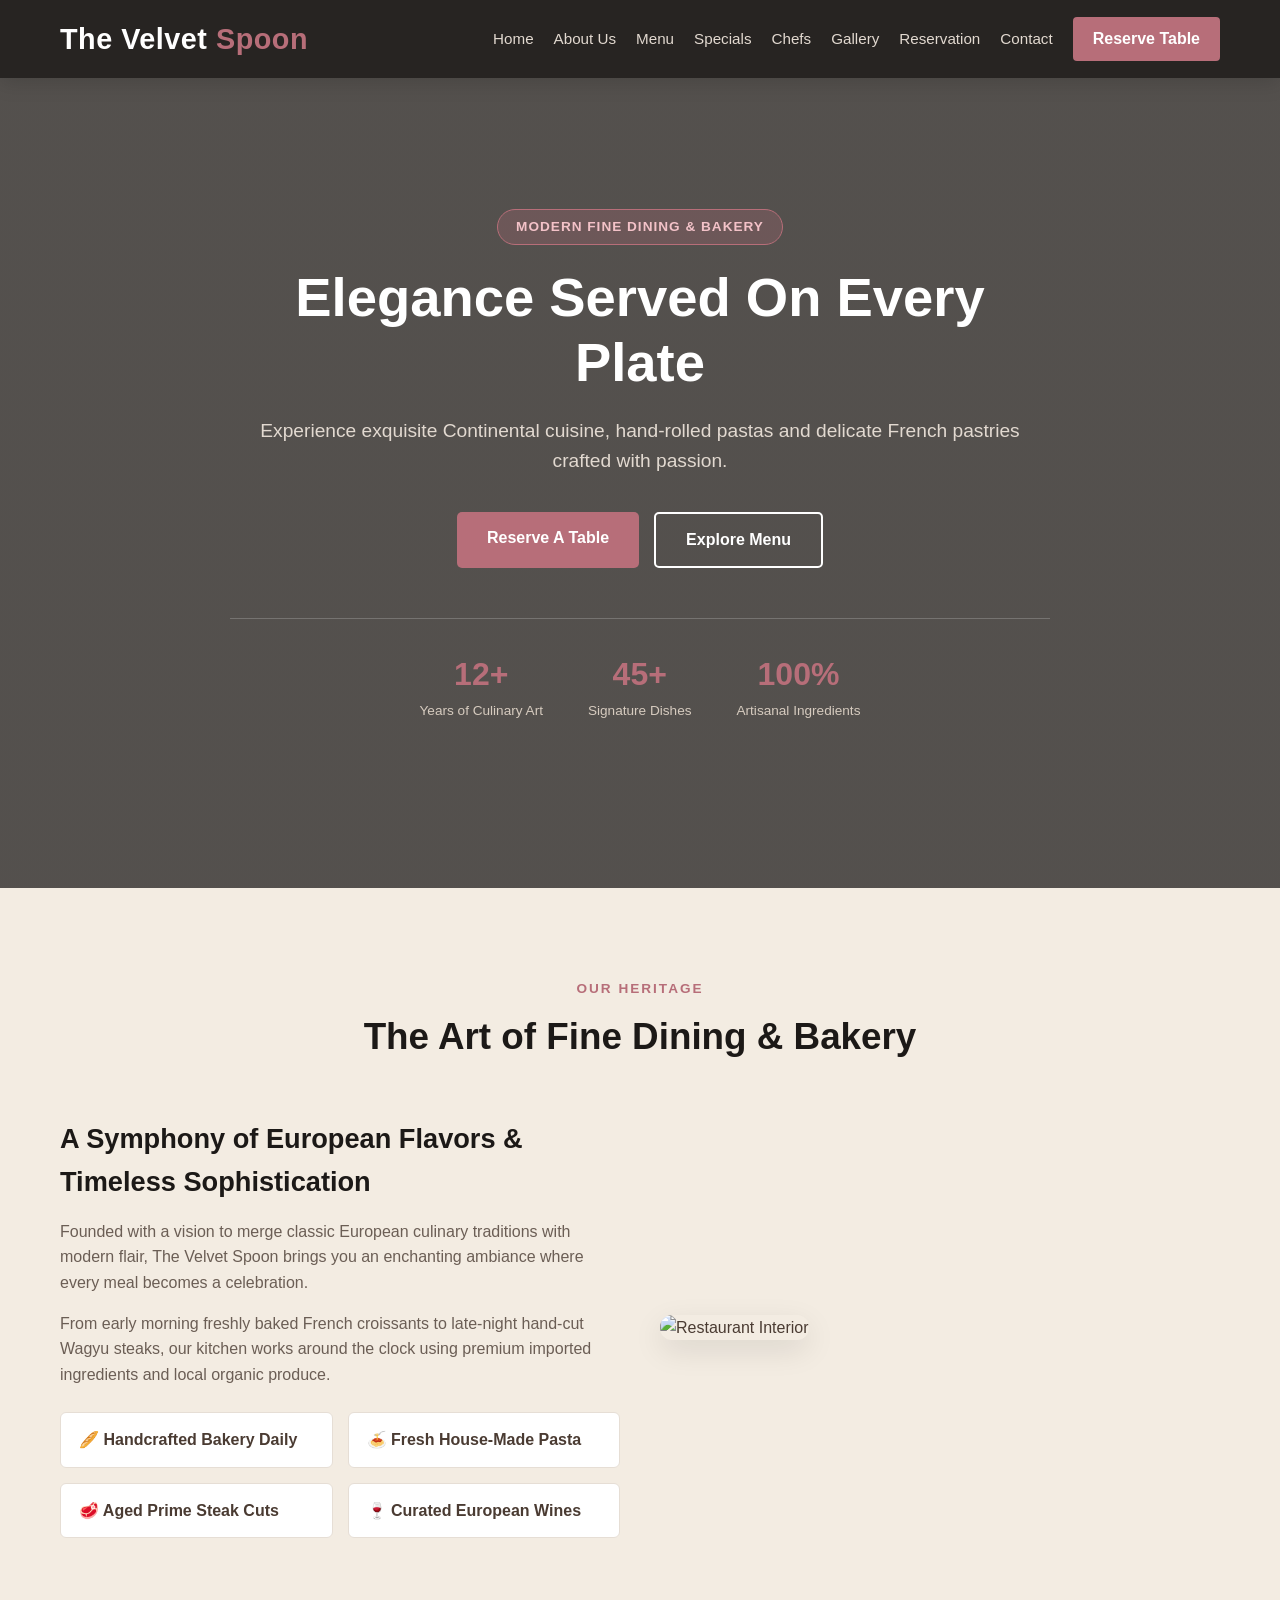
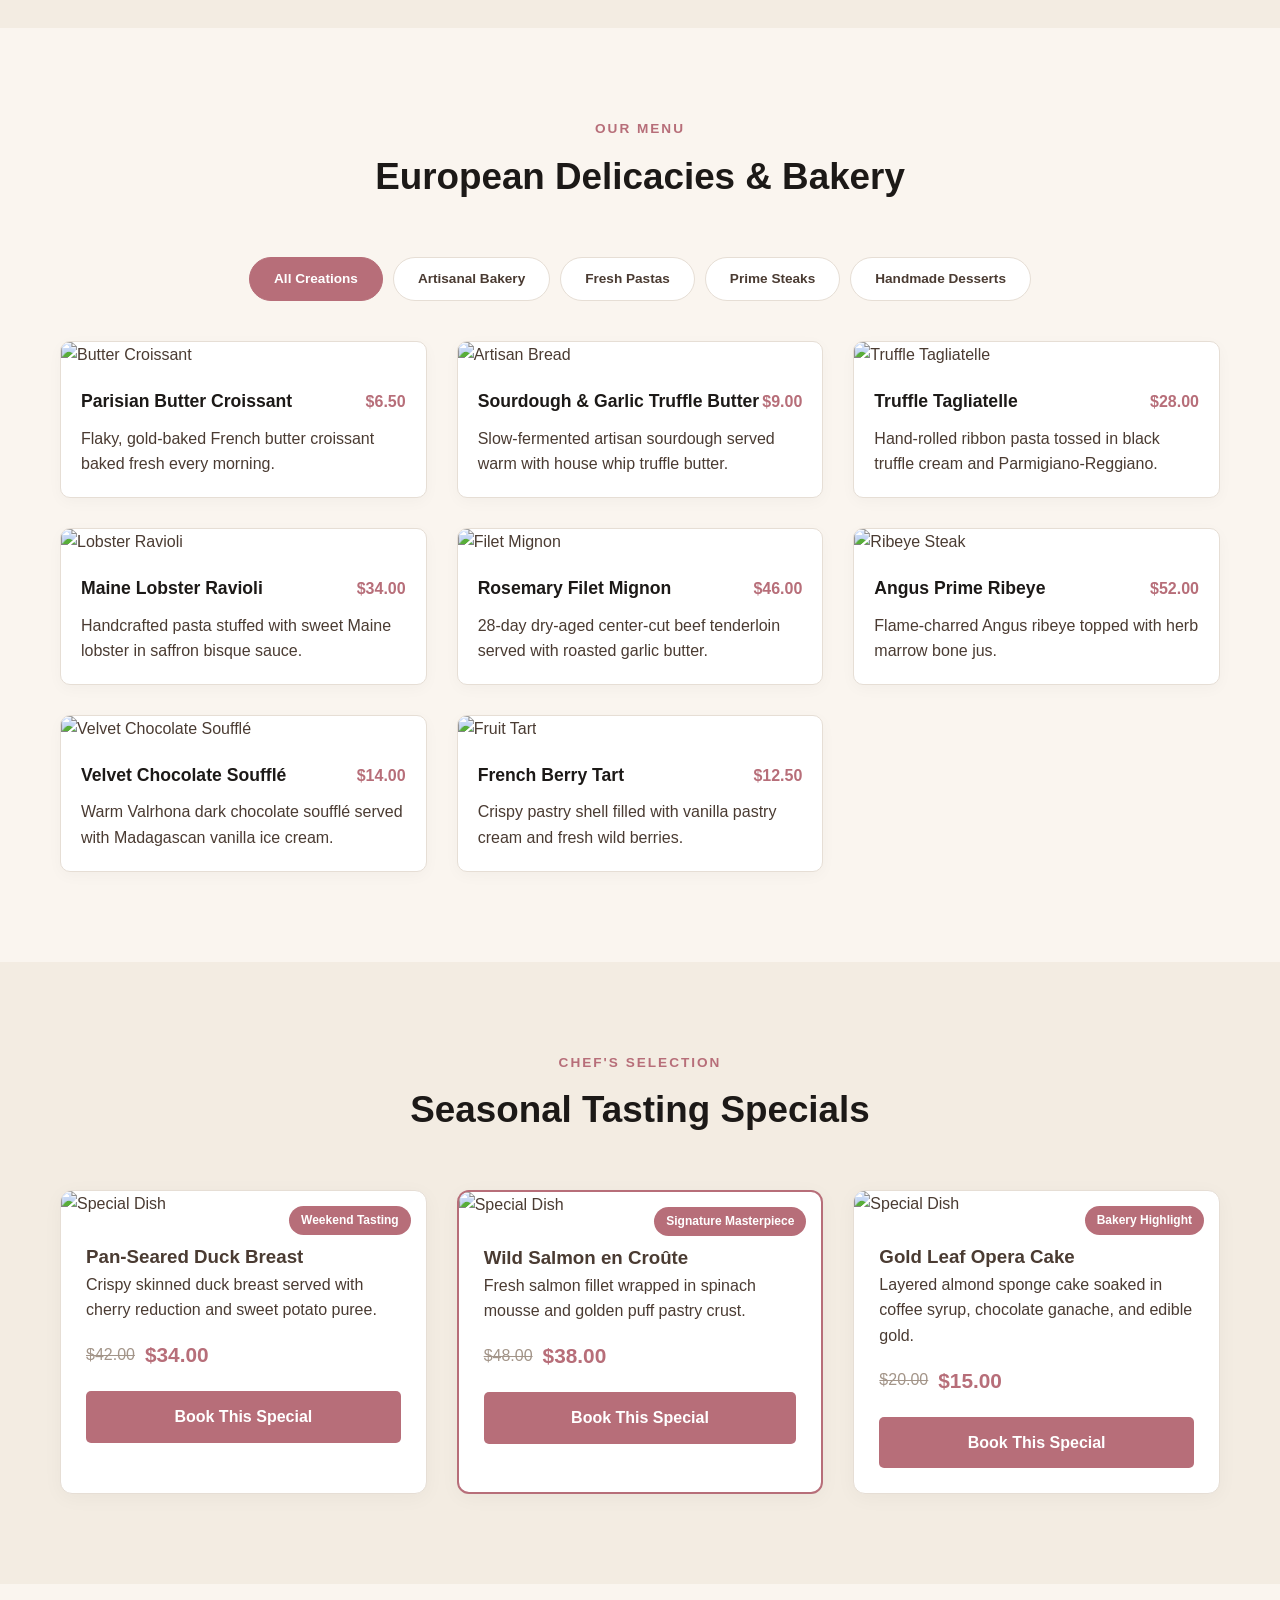
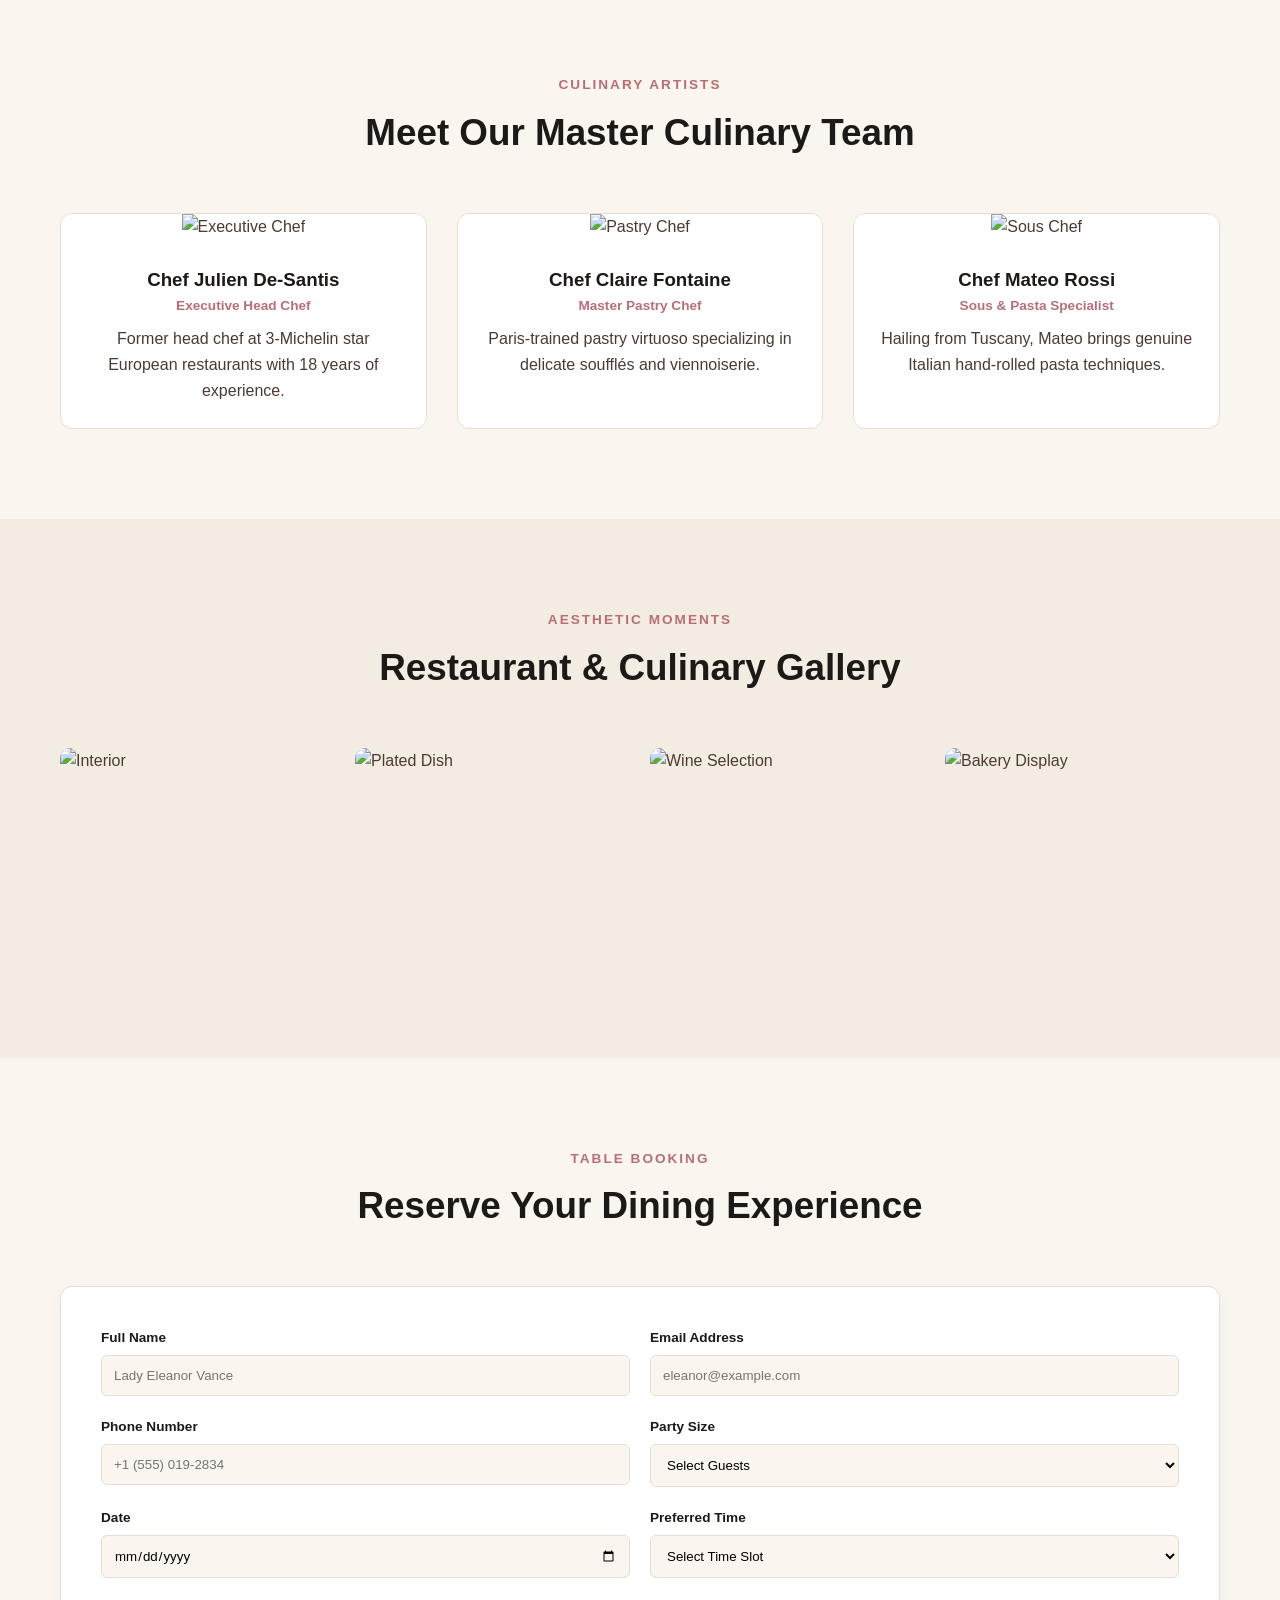
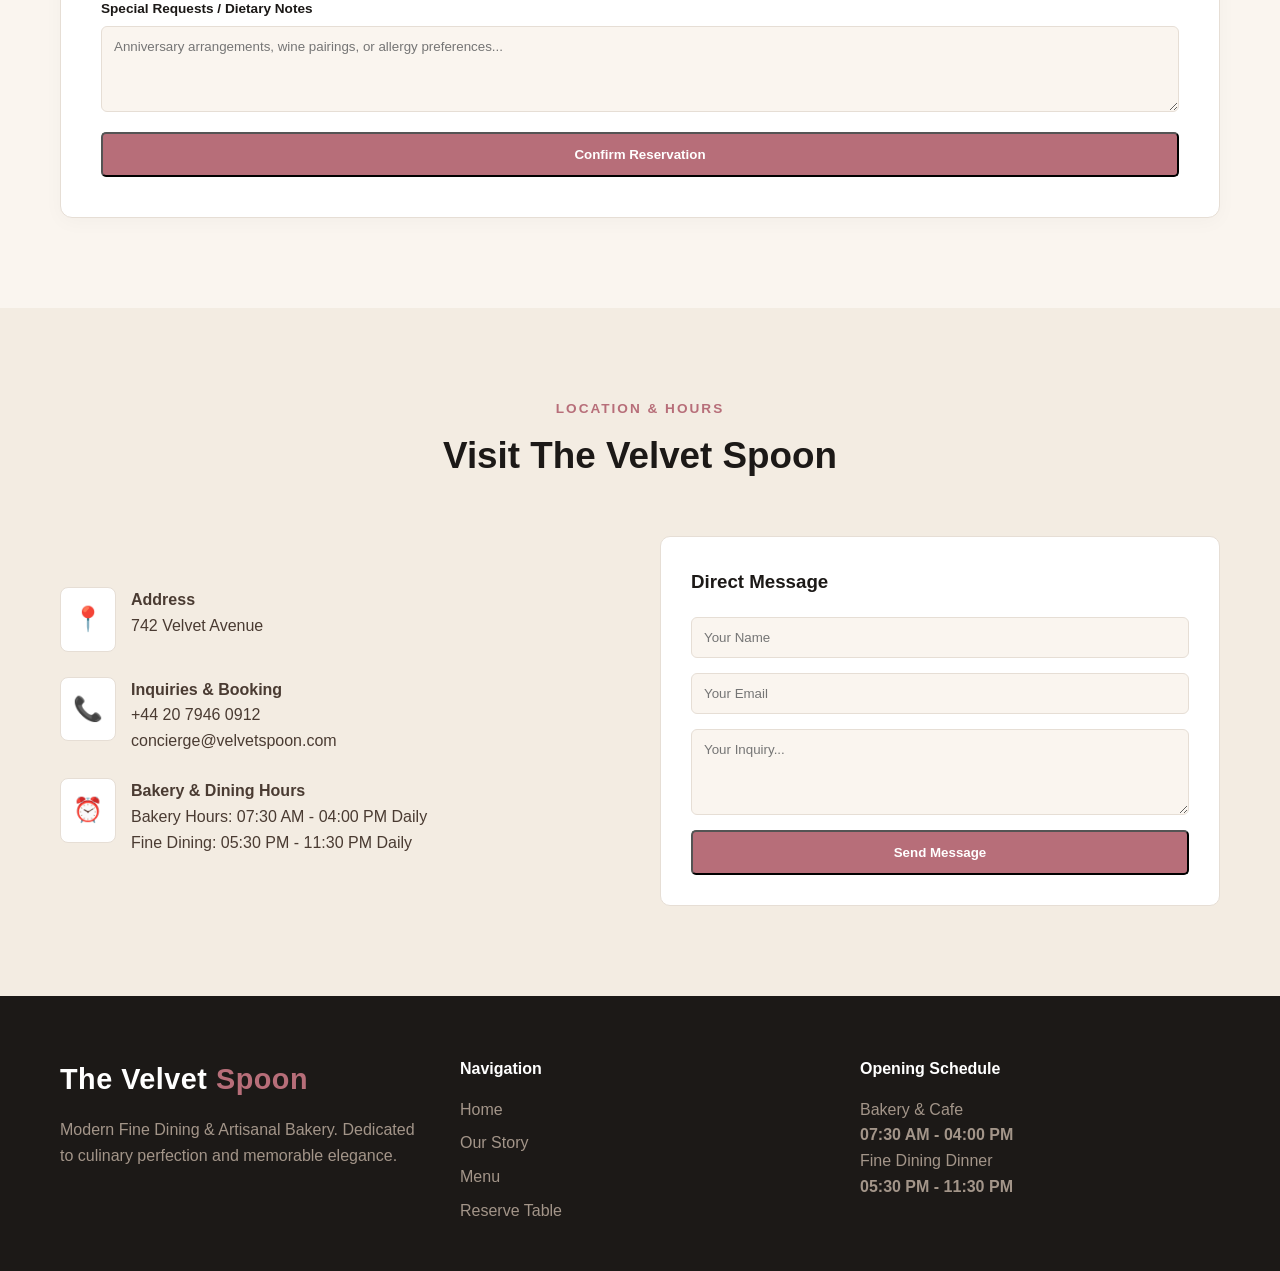
==== index.html @ f2877960 "Initial commit" ====
<!DOCTYPE html>
<html lang="en">
<head>
    <meta charset="UTF-8">
    <meta name="viewport" content="width=device-width, initial-scale=1.0">
    <title>The Velvet Spoon - Modern European Fine Dining & Bakery</title>
    <link rel="stylesheet" href="style.css">
</head>
<body>

    <!-- PURE CSS MOBILE DRAWER CONTROLLER -->
    <input type="checkbox" id="nav-toggle" class="nav-toggle">

    <!-- HEADER / NAVIGATION -->
    <header class="navbar">
        <div class="nav-container">
            <a href="#home" class="logo">The Velvet <span>Spoon</span></a>
            
            <label for="nav-toggle" class="hamburger-btn">
                <span></span>
                <span></span>
                <span></span>
            </label>

            <nav class="nav-menu">
                <a href="#home" class="nav-link">Home</a>
                <a href="#about" class="nav-link">About Us</a>
                <a href="#menu" class="nav-link">Menu</a>
                <a href="#specials" class="nav-link">Specials</a>
                <a href="#chef" class="nav-link">Chefs</a>
                <a href="#gallery" class="nav-link">Gallery</a>
                <a href="#reservation" class="nav-link">Reservation</a>
                <a href="#contact" class="nav-link">Contact</a>
                <a href="#reservation" class="nav-btn">Reserve Table</a>
            </nav>
        </div>
    </header>

    <!-- PAGE 1: HOME SECTION -->
    <section id="home" class="page-section hero-section">
        <div class="hero-content">
            <span class="badge">Modern Fine Dining & Bakery</span>
            <h1>Elegance Served On Every Plate</h1>
            <p>Experience exquisite Continental cuisine, hand-rolled pastas and delicate French pastries crafted with passion.</p>
            <div class="hero-buttons">
                <a href="#reservation" class="btn btn-primary">Reserve A Table</a>
                <a href="#menu" class="btn btn-secondary">Explore Menu</a>
            </div>
            <div class="hero-stats">
                <div class="stat-item">
                    <h3>12+</h3>
                    <p>Years of Culinary Art</p>
                </div>
                <div class="stat-item">
                    <h3>45+</h3>
                    <p>Signature Dishes</p>
                </div>
                <div class="stat-item">
                    <h3>100%</h3>
                    <p>Artisanal Ingredients</p>
                </div>
            </div>
        </div>
    </section>

    <!-- PAGE 2: ABOUT US SECTION -->
    <section id="about" class="page-section section-padding alt-bg">
        <div class="container">
            <div class="section-header">
                <span class="sub-title">Our Heritage</span>
                <h2>The Art of Fine Dining & Bakery</h2>
            </div>
            <div class="grid-2">
                <div class="about-text">
                    <h3>A Symphony of European Flavors & Timeless Sophistication</h3>
                    <p>Founded with a vision to merge classic European culinary traditions with modern flair, The Velvet Spoon brings you an enchanting ambiance where every meal becomes a celebration.</p>
                    <p>From early morning freshly baked French croissants to late-night hand-cut Wagyu steaks, our kitchen works around the clock using premium imported ingredients and local organic produce.</p>
                    <div class="features-list">
                        <div class="feature-card">🥖 Handcrafted Bakery Daily</div>
                        <div class="feature-card">🍝 Fresh House-Made Pasta</div>
                        <div class="feature-card">🥩 Aged Prime Steak Cuts</div>
                        <div class="feature-card">🍷 Curated European Wines</div>
                    </div>
                </div>
                <div class="about-image-box">
                    <img src="https://images.unsplash.com/photo-1550966871-3ed3cdb5ed0c?auto=format&fit=crop&w=800&q=80" alt="Restaurant Interior" class="featured-img">
                </div>
            </div>
        </div>
    </section>

    <!-- PAGE 3: MENU SECTION (PURE CSS FILTER TABS) -->
    <section id="menu" class="page-section section-padding">
        <div class="container">
            <div class="section-header">
                <span class="sub-title">Our Menu</span>
                <h2>European Delicacies & Bakery</h2>
            </div>

            <!-- CSS Radio Controllers for Tabs -->
            <input type="radio" name="menu-filter" id="m-all" class="menu-filter-radio" checked>
            <input type="radio" name="menu-filter" id="m-bakery" class="menu-filter-radio">
            <input type="radio" name="menu-filter" id="m-pastas" class="menu-filter-radio">
            <input type="radio" name="menu-filter" id="m-steaks" class="menu-filter-radio">
            <input type="radio" name="menu-filter" id="m-desserts" class="menu-filter-radio">

            <div class="menu-tabs">
                <label for="m-all" class="tab-btn">All Creations</label>
                <label for="m-bakery" class="tab-btn">Artisanal Bakery</label>
                <label for="m-pastas" class="tab-btn">Fresh Pastas</label>
                <label for="m-steaks" class="tab-btn">Prime Steaks</label>
                <label for="m-desserts" class="tab-btn">Handmade Desserts</label>
            </div>

            <div class="menu-grid">
                <!-- Bakery -->
                <div class="menu-card bakery">
                    <img src="https://images.unsplash.com/photo-1555507036-ab1f4038808a?auto=format&fit=crop&w=500&q=80" alt="Butter Croissant">
                    <div class="card-info">
                        <div class="card-header-flex">
                            <h4>Parisian Butter Croissant</h4>
                            <span class="price">$6.50</span>
                        </div>
                        <p>Flaky, gold-baked French butter croissant baked fresh every morning.</p>
                    </div>
                </div>
                <div class="menu-card bakery">
                    <img src="https://images.unsplash.com/photo-1509440159596-0249088772ff?auto=format&fit=crop&w=500&q=80" alt="Artisan Bread">
                    <div class="card-info">
                        <div class="card-header-flex">
                            <h4>Sourdough & Garlic Truffle Butter</h4>
                            <span class="price">$9.00</span>
                        </div>
                        <p>Slow-fermented artisan sourdough served warm with house whip truffle butter.</p>
                    </div>
                </div>

                <!-- Pastas -->
                <div class="menu-card pastas">
                    <img src="https://images.unsplash.com/photo-1551183053-bf91a1d81141?auto=format&fit=crop&w=500&q=80" alt="Truffle Tagliatelle">
                    <div class="card-info">
                        <div class="card-header-flex">
                            <h4>Truffle Tagliatelle</h4>
                            <span class="price">$28.00</span>
                        </div>
                        <p>Hand-rolled ribbon pasta tossed in black truffle cream and Parmigiano-Reggiano.</p>
                    </div>
                </div>
               <div class="menu-card pastas">
                    <img src="https://images.unsplash.com/photo-1563379091339-03b21ab4a4f8?auto=format&fit=crop&w=500&q=80" alt="Lobster Ravioli">
                    <div class="card-info">
                        <div class="card-header-flex">
                            <h4>Maine Lobster Ravioli</h4>
                            <span class="price">$34.00</span>
                        </div>
                        <p>Handcrafted pasta stuffed with sweet Maine lobster in saffron bisque sauce.</p>
                    </div>
                </div>

                <!-- Steaks -->
                <div class="menu-card steaks">
                    <img src="https://images.unsplash.com/photo-1558030006-450675393462?auto=format&fit=crop&w=500&q=80" alt="Filet Mignon">
                    <div class="card-info">
                        <div class="card-header-flex">
                            <h4>Rosemary Filet Mignon</h4>
                            <span class="price">$46.00</span>
                        </div>
                        <p>28-day dry-aged center-cut beef tenderloin served with roasted garlic butter.</p>
                    </div>
                </div>
                <div class="menu-card steaks">
                    <img src="https://images.unsplash.com/photo-1544025162-d76694265947?auto=format&fit=crop&w=500&q=80" alt="Ribeye Steak">
                    <div class="card-info">
                        <div class="card-header-flex">
                            <h4>Angus Prime Ribeye</h4>
                            <span class="price">$52.00</span>
                        </div>
                        <p>Flame-charred Angus ribeye topped with herb marrow bone jus.</p>
                    </div>
                </div>

                <!-- Desserts -->
                <div class="menu-card desserts">
                    <img src="https://images.unsplash.com/photo-1571877227200-a0d98ea607e9?auto=format&fit=crop&w=500&q=80" alt="Velvet Chocolate Soufflé">
                    <div class="card-info">
                        <div class="card-header-flex">
                            <h4>Velvet Chocolate Soufflé</h4>
                            <span class="price">$14.00</span>
                        </div>
                        <p>Warm Valrhona dark chocolate soufflé served with Madagascan vanilla ice cream.</p>
                    </div>
                </div>
                <div class="menu-card desserts">
                    <img src="https://images.unsplash.com/photo-1533134242443-d4fd215305ad?auto=format&fit=crop&w=500&q=80" alt="Fruit Tart">
                    <div class="card-info">
                        <div class="card-header-flex">
                            <h4>French Berry Tart</h4>
                            <span class="price">$12.50</span>
                        </div>
                        <p>Crispy pastry shell filled with vanilla pastry cream and fresh wild berries.</p>
                    </div>
                </div>
            </div>
        </div>
    </section>

    <!-- PAGE 4: SPECIALS SECTION -->
    <section id="specials" class="page-section section-padding alt-bg">
        <div class="container">
            <div class="section-header">
                <span class="sub-title">Chef's Selection</span>
                <h2>Seasonal Tasting Specials</h2>
            </div>

            <div class="grid-3">
                <div class="special-card">
                    <div class="badge-tag">Weekend Tasting</div>
                    <img src="https://images.unsplash.com/photo-1546069901-ba9599a7e63c?auto=format&fit=crop&w=500&q=80" alt="Special Dish">
                    <div class="special-card-body">
                        <h3>Pan-Seared Duck Breast</h3>
                        <p>Crispy skinned duck breast served with cherry reduction and sweet potato puree.</p>
                        <div class="special-price">
                            <span class="old-price">$42.00</span>
                            <span class="new-price">$34.00</span>
                        </div>
                        <a href="#reservation" class="btn btn-primary full-width">Book This Special</a>
                    </div>
                </div>

                <div class="special-card highlight">
                    <div class="badge-tag">Signature Masterpiece</div>
                    <img src="https://images.unsplash.com/photo-1519708227418-c8fd9a32b7a2?auto=format&fit=crop&w=500&q=80" alt="Special Dish">
                    <div class="special-card-body">
                        <h3>Wild Salmon en Croûte</h3>
                        <p>Fresh salmon fillet wrapped in spinach mousse and golden puff pastry crust.</p>
                        <div class="special-price">
                            <span class="old-price">$48.00</span>
                            <span class="new-price">$38.00</span>
                        </div>
                        <a href="#reservation" class="btn btn-primary full-width">Book This Special</a>
                    </div>
                </div>

                <div class="special-card">
                    <div class="badge-tag">Bakery Highlight</div>
                    <img src="https://images.unsplash.com/photo-1587314168485-3236d6710814?auto=format&fit=crop&w=500&q=80" alt="Special Dish">
                    <div class="special-card-body">
                        <h3>Gold Leaf Opera Cake</h3>
                        <p>Layered almond sponge cake soaked in coffee syrup, chocolate ganache, and edible gold.</p>
                        <div class="special-price">
                            <span class="old-price">$20.00</span>
                            <span class="new-price">$15.00</span>
                        </div>
                        <a href="#reservation" class="btn btn-primary full-width">Book This Special</a>
                    </div>
                </div>
            </div>
        </div>
    </section>

    <!-- PAGE 5: CHEFS SECTION -->
    <section id="chef" class="page-section section-padding">
        <div class="container">
            <div class="section-header">
                <span class="sub-title">Culinary Artists</span>
                <h2>Meet Our Master Culinary Team</h2>
            </div>

            <div class="grid-3">
                <div class="chef-card">
                    <img src="https://images.unsplash.com/photo-1577219491135-ce391730fb2c?auto=format&fit=crop&w=500&q=80" alt="Executive Chef">
                    <div class="chef-info">
                        <h3>Chef Julien De-Santis</h3>
                        <span class="chef-role">Executive Head Chef</span>
                        <p>Former head chef at 3-Michelin star European restaurants with 18 years of experience.</p>
                    </div>
                </div>

                <div class="chef-card">
                    <img src="https://images.unsplash.com/photo-1581299894007-aaa50297cf16?auto=format&fit=crop&w=500&q=80" alt="Pastry Chef">
                    <div class="chef-info">
                        <h3>Chef Claire Fontaine</h3>
                        <span class="chef-role">Master Pastry Chef</span>
                        <p>Paris-trained pastry virtuoso specializing in delicate soufflés and viennoiserie.</p>
                    </div>
                </div>

                <div class="chef-card">
                    <img src="https://images.unsplash.com/photo-1607631568010-a87245c0daf8?auto=format&fit=crop&w=500&q=80" alt="Sous Chef">
                    <div class="chef-info">
                        <h3>Chef Mateo Rossi</h3>
                        <span class="chef-role">Sous & Pasta Specialist</span>
                        <p>Hailing from Tuscany, Mateo brings genuine Italian hand-rolled pasta techniques.</p>
                    </div>
                </div>
            </div>
        </div>
    </section>

    <!-- PAGE 6: GALLERY SECTION (CSS LIGHTBOX) -->
    <section id="gallery" class="page-section section-padding alt-bg">
        <div class="container">
            <div class="section-header">
                <span class="sub-title">Aesthetic Moments</span>
                <h2>Restaurant & Culinary Gallery</h2>
            </div>

            <div class="gallery-grid">
                <a href="#img1" class="gallery-item">
                    <img src="https://images.unsplash.com/photo-1517248135467-4c7edcad34c4?auto=format&fit=crop&w=500&q=80" alt="Interior">
                    <div class="gallery-overlay"><span>Luxury Dining Space</span></div>
                </a>
                <a href="#img2" class="gallery-item">
                    <img src="https://images.unsplash.com/photo-1504674900247-0877df9cc836?auto=format&fit=crop&w=500&q=80" alt="Plated Dish">
                    <div class="gallery-overlay"><span>Artisanal Plating</span></div>
                </a>
                <a href="#img3" class="gallery-item">
                    <img src="https://images.unsplash.com/photo-1510812431401-41d2bd2722f3?auto=format&fit=crop&w=500&q=80" alt="Wine Selection">
                    <div class="gallery-overlay"><span>Private Wine Cellar</span></div>
                </a>
                <a href="#img4" class="gallery-item">
                    <img src="https://images.unsplash.com/photo-1509440159596-0249088772ff?auto=format&fit=crop&w=500&q=80" alt="Bakery Display">
                    <div class="gallery-overlay"><span>Fresh Morning Bakery</span></div>
                </a>
            </div>

            <!-- CSS Lightbox Modals -->
            <div id="img1" class="lightbox">
                <a href="#gallery" class="lightbox-close">&times;</a>
                <div class="lightbox-box">
                    <img src="https://images.unsplash.com/photo-1517248135467-4c7edcad34c4?auto=format&fit=crop&w=1000&q=80" alt="Interior Large">
                    <h3>Luxury Main Dining Room</h3>
                    <p>Designed with warm velvet seating, soft rose-gold brass accents, and ambient lighting.</p>
                </div>
            </div>

            <div id="img2" class="lightbox">
                <a href="#gallery" class="lightbox-close">&times;</a>
                <div class="lightbox-box">
                    <img src="https://images.unsplash.com/photo-1504674900247-0877df9cc836?auto=format&fit=crop&w=1000&q=80" alt="Plated Dish Large">
                    <h3>Gourmet Plating Excellence</h3>
                    <p>Every dish is plated with precision, micro-greens, and handcrafted edible accents.</p>
                </div>
            </div>

            <div id="img3" class="lightbox">
                <a href="#gallery" class="lightbox-close">&times;</a>
                <div class="lightbox-box">
                    <img src="https://images.unsplash.com/photo-1510812431401-41d2bd2722f3?auto=format&fit=crop&w=1000&q=80" alt="Wine Large">
                    <h3>Rare Vintage Wine Collection</h3>
                    <p>Our cellar holds over 400 carefully curated European vintage wines and champagnes.</p>
                </div>
            </div>

            <div id="img4" class="lightbox">
                <a href="#gallery" class="lightbox-close">&times;</a>
                <div class="lightbox-box">
                    <img src="https://images.unsplash.com/photo-1509440159596-0249088772ff?auto=format&fit=crop&w=1000&q=80" alt="Bakery Large">
                    <h3>Daily Artisanal Bake House</h3>
                    <p>Fresh sourdoughs, brioches, and French butter croissants baked from 5:00 AM daily.</p>
                </div>
            </div>

        </div>
    </section>

    <!-- PAGE 7: RESERVATION SECTION -->
    <section id="reservation" class="page-section section-padding">
        <div class="container">
            <div class="section-header">
                <span class="sub-title">Table Booking</span>
                <h2>Reserve Your Dining Experience</h2>
            </div>

            <div class="form-wrapper">
                <form onsubmit="return false;" class="reservation-form">
                    <div class="form-group">
                        <label>Full Name</label>
                        <input type="text" placeholder="Lady Eleanor Vance" required>
                    </div>

                    <div class="form-group">
                        <label>Email Address</label>
                        <input type="email" placeholder="eleanor@example.com" required>
                    </div>

                    <div class="form-group">
                        <label>Phone Number</label>
                        <input type="tel" placeholder="+1 (555) 019-2834" required>
                    </div>

                    <div class="form-group">
                        <label>Party Size</label>
                        <select required>
                            <option value="">Select Guests</option>
                            <option>2 Guests (Romantic Dining)</option>
                            <option>4 Guests (Family Table)</option>
                            <option>6+ Guests (VIP Private Lounge)</option>
                        </select>
                    </div>

                    <div class="form-group">
                        <label>Date</label>
                        <input type="date" required>
                    </div>

                    <div class="form-group">
                        <label>Preferred Time</label>
                        <select required>
                            <option value="">Select Time Slot</option>
                            <option>08:00 AM (Breakfast & Bakery)</option>
                            <option>01:30 PM (European Lunch)</option>
                            <option>07:30 PM (Fine Dining Dinner)</option>
                            <option>09:30 PM (Late Night Tasting)</option>
                        </select>
                    </div>

                    <div class="form-group full">
                        <label>Special Requests / Dietary Notes</label>
                        <textarea rows="4" placeholder="Anniversary arrangements, wine pairings, or allergy preferences..."></textarea>
                    </div>

                    <div class="form-group full">
                        <button type="submit" class="btn btn-primary full-width">Confirm Reservation</button>
                    </div>
                </form>
            </div>
        </div>
    </section>

    <!-- PAGE 8: CONTACT SECTION -->
    <section id="contact" class="page-section section-padding alt-bg">
        <div class="container">
            <div class="section-header">
                <span class="sub-title">Location & Hours</span>
                <h2>Visit The Velvet Spoon</h2>
            </div>

            <div class="grid-2">
                <div class="contact-info">
                    <div class="info-item">
                        <div class="icon">📍</div>
                        <div>
                            <h4>Address</h4>
                            <p>742 Velvet Avenue</p>
                        </div>
                    </div>

                    <div class="info-item">
                        <div class="icon">📞</div>
                        <div>
                            <h4>Inquiries & Booking</h4>
                            <p>+44 20 7946 0912<br>concierge@velvetspoon.com</p>
                        </div>
                    </div>

                    <div class="info-item">
                        <div class="icon">⏰</div>
                        <div>
                            <h4>Bakery & Dining Hours</h4>
                            <p>Bakery Hours: 07:30 AM - 04:00 PM Daily<br>Fine Dining: 05:30 PM - 11:30 PM Daily</p>
                        </div>
                    </div>
                </div>

                <div class="contact-form-box">
                    <h3>Direct Message</h3>
                    <form onsubmit="return false;" class="simple-form">
                        <input type="text" placeholder="Your Name" required>
                        <input type="email" placeholder="Your Email" required>
                        <textarea rows="4" placeholder="Your Inquiry..." required></textarea>
                        <button type="submit" class="btn btn-primary full-width">Send Message</button>
                    </form>
                </div>
            </div>
        </div>
    </section>

    <!-- FOOTER -->
    <footer>
        <div class="container footer-content">
            <div class="footer-brand">
                <a href="#home" class="logo">The Velvet <span>Spoon</span></a>
                <p>Modern Fine Dining & Artisanal Bakery. Dedicated to culinary perfection and memorable elegance.</p>
            </div>
            <div class="footer-links">
                <h4>Navigation</h4>
                <a href="#home">Home</a>
                <a href="#about">Our Story</a>
                <a href="#menu"> Menu</a>
                <a href="#reservation">Reserve Table</a>
            </div>
            <div class="footer-links">
                <h4>Opening Schedule</h4>
                <p>Bakery & Cafe<br><strong>07:30 AM - 04:00 PM</strong></p>
                <p>Fine Dining Dinner<br><strong>05:30 PM - 11:30 PM</strong></p>
            </div>
        </div>
       
    </footer>

</body>
</html>
---- style.css ----
/* ==========================================
   1. COLOR PALETTE & RESET
   (Rose Gold, Soft Brown, Cream & Charcoal)
   ========================================== */
:root {
    --rose-gold: #b76e79;
    --rose-gold-hover: #9c5862;
    --cream: #faf5ef;
    --cream-alt: #f3ece2;
    --soft-brown: #4a3b32;
    --dark-charcoal: #1c1917;
    --text-muted: #6b5e55;
    --card-bg: #ffffff;
    --border-color: #e6ded5;
}

* {
    margin: 0;
    padding: 0;
    box-sizing: border-box;
    font-family: 'Segoe UI', Tahoma, Geneva, Verdana, sans-serif;
}

html {
    scroll-behavior: smooth;
}

body {
    background-color: var(--cream);
    color: var(--soft-brown);
    line-height: 1.6;
}

a {
    text-decoration: none;
    color: inherit;
}

.container {
    max-width: 1200px;
    margin: 0 auto;
    padding: 0 20px;
}

.section-padding {
    padding: 90px 0;
}

.alt-bg {
    background-color: var(--cream-alt);
}

.grid-2 {
    display: grid;
    grid-template-columns: repeat(auto-fit, minmax(320px, 1fr));
    gap: 40px;
    align-items: center;
}

.grid-3 {
    display: grid;
    grid-template-columns: repeat(auto-fit, minmax(280px, 1fr));
    gap: 30px;
}

/* ==========================================
   2. STICKY NAVBAR & NAVIGATION
   ========================================== */
.nav-toggle {
    display: none;
}

.navbar {
    position: sticky;
    top: 0;
    background-color: rgba(28, 25, 23, 0.95);
    backdrop-filter: blur(8px);
    z-index: 1000;
    box-shadow: 0 4px 20px rgba(0, 0, 0, 0.15);
}

.nav-container {
    max-width: 1200px;
    margin: 0 auto;
    padding: 16px 20px;
    display: flex;
    justify-content: space-between;
    align-items: center;
}

.logo {
    font-size: 1.8rem;
    font-weight: 700;
    color: white;
    letter-spacing: 0.5px;
}

.logo span {
    color: var(--rose-gold);
}

.nav-menu {
    display: flex;
    align-items: center;
    gap: 20px;
}

.nav-link {
    color: #e2d9d0;
    font-weight: 500;
    font-size: 0.95rem;
    transition: color 0.3s;
}

.nav-link:hover {
    color: var(--rose-gold);
}

.nav-btn {
    background-color: var(--rose-gold);
    color: white;
    padding: 9px 20px;
    border-radius: 4px;
    font-weight: 600;
    transition: background-color 0.3s;
}

.nav-btn:hover {
    background-color: var(--rose-gold-hover);
}

.hamburger-btn {
    display: none;
    flex-direction: column;
    gap: 5px;
    cursor: pointer;
}

.hamburger-btn span {
    width: 25px;
    height: 3px;
    background-color: white;
    border-radius: 3px;
}

/* ==========================================
   3. HERO SECTION (WITH BACKGROUND IMAGE)
   ========================================== */
.hero-section {
    min-height: 90vh;
    background: linear-gradient(rgba(28, 25, 23, 0.75), rgba(28, 25, 23, 0.75)),
                url('https://images.unsplash.com/photo-1544025162-d76694265947?auto=format&fit=crop&w=1600&q=80');
    background-size: cover;
    background-position: center;
    display: flex;
    align-items: center;
    justify-content: center;
    text-align: center;
    padding: 80px 20px;
}

.hero-content {
    max-width: 820px;
    color: white;
}

.badge {
    background-color: rgba(183, 110, 121, 0.25);
    color: #f3c2c8;
    border: 1px solid var(--rose-gold);
    padding: 6px 18px;
    border-radius: 20px;
    font-size: 0.85rem;
    font-weight: 600;
    display: inline-block;
    margin-bottom: 20px;
    letter-spacing: 1px;
    text-transform: uppercase;
}

.hero-content h1 {
    font-size: 3.4rem;
    line-height: 1.2;
    margin-bottom: 20px;
    font-weight: 700;
}

.hero-content p {
    font-size: 1.2rem;
    color: #e2d9d0;
    margin-bottom: 35px;
}

.hero-buttons {
    display: flex;
    justify-content: center;
    gap: 15px;
    margin-bottom: 50px;
}

.btn {
    padding: 13px 30px;
    border-radius: 5px;
    font-weight: 600;
    display: inline-block;
    transition: all 0.3s;
}

.btn-primary {
    background-color: var(--rose-gold);
    color: white;
}

.btn-primary:hover {
    background-color: var(--rose-gold-hover);
}

.btn-secondary {
    border: 2px solid white;
    color: white;
}

.btn-secondary:hover {
    background-color: white;
    color: var(--dark-charcoal);
}

.hero-stats {
    display: flex;
    justify-content: center;
    gap: 45px;
    border-top: 1px solid rgba(255, 255, 255, 0.2);
    padding-top: 30px;
}

.stat-item h3 {
    font-size: 2rem;
    color: var(--rose-gold);
}

.stat-item p {
    font-size: 0.85rem;
    color: #d6cbbf;
}

/* ==========================================
   4. SECTION HEADERS
   ========================================== */
.section-header {
    text-align: center;
    margin-bottom: 50px;
}

.sub-title {
    color: var(--rose-gold);
    font-weight: 700;
    text-transform: uppercase;
    letter-spacing: 2px;
    font-size: 0.85rem;
    display: block;
    margin-bottom: 8px;
}

.section-header h2 {
    font-size: 2.3rem;
    color: var(--dark-charcoal);
}

/* ==========================================
   5. ABOUT SECTION
   ========================================== */
.about-text h3 {
    font-size: 1.7rem;
    color: var(--dark-charcoal);
    margin-bottom: 15px;
}

.about-text p {
    margin-bottom: 15px;
    color: var(--text-muted);
}

.features-list {
    display: grid;
    grid-template-columns: 1fr 1fr;
    gap: 15px;
    margin-top: 25px;
}

.feature-card {
    background-color: white;
    padding: 14px 18px;
    border-radius: 6px;
    font-weight: 600;
    color: var(--soft-brown);
    border: 1px solid var(--border-color);
}

.featured-img {
    width: 100%;
    border-radius: 12px;
    box-shadow: 0 10px 30px rgba(0,0,0,0.1);
}

/* ==========================================
   6. MENU SECTION (PURE CSS FILTER TABS)
   ========================================== */
.menu-filter-radio {
    display: none;
}

.menu-tabs {
    display: flex;
    justify-content: center;
    gap: 10px;
    margin-bottom: 40px;
    flex-wrap: wrap;
}

.tab-btn {
    padding: 10px 24px;
    background-color: white;
    border: 1px solid var(--border-color);
    border-radius: 30px;
    cursor: pointer;
    font-weight: 600;
    color: var(--soft-brown);
    transition: all 0.3s;
}

#m-all:checked ~ .menu-tabs label[for="m-all"],
#m-bakery:checked ~ .menu-tabs label[for="m-bakery"],
#m-pastas:checked ~ .menu-tabs label[for="m-pastas"],
#m-steaks:checked ~ .menu-tabs label[for="m-steaks"],
#m-desserts:checked ~ .menu-tabs label[for="m-desserts"] {
    background-color: var(--rose-gold);
    color: white;
    border-color: var(--rose-gold);
}

.menu-grid {
    display: grid;
    grid-template-columns: repeat(auto-fit, minmax(280px, 1fr));
    gap: 30px;
}

.menu-card {
    background-color: white;
    border-radius: 10px;
    overflow: hidden;
    border: 1px solid var(--border-color);
    box-shadow: 0 4px 15px rgba(0,0,0,0.03);
    transition: transform 0.3s;
}

.menu-card:hover {
    transform: translateY(-5px);
}

.menu-card img {
    width: 100%;
    height: 200px;
    object-fit: cover;
}

.card-info {
    padding: 20px;
}

.card-header-flex {
    display: flex;
    justify-content: space-between;
    align-items: center;
    margin-bottom: 10px;
}

.card-header-flex h4 {
    color: var(--dark-charcoal);
    font-size: 1.1rem;
}

.price {
    color: var(--rose-gold);
    font-weight: 700;
}

/* CSS Radio Filtering Logic */
#m-bakery:checked ~ .menu-grid .menu-card:not(.bakery),
#m-pastas:checked ~ .menu-grid .menu-card:not(.pastas),
#m-steaks:checked ~ .menu-grid .menu-card:not(.steaks),
#m-desserts:checked ~ .menu-grid .menu-card:not(.desserts) {
    display: none;
}

/* ==========================================
   7. SPECIALS SECTION
   ========================================== */
.special-card {
    background-color: white;
    border-radius: 12px;
    overflow: hidden;
    border: 1px solid var(--border-color);
    position: relative;
    box-shadow: 0 4px 20px rgba(0,0,0,0.04);
}

.special-card.highlight {
    border: 2px solid var(--rose-gold);
}

.special-card img {
    width: 100%;
    height: 220px;
    object-fit: cover;
}

.special-card-body {
    padding: 25px;
}

.badge-tag {
    position: absolute;
    top: 15px;
    right: 15px;
    background-color: var(--rose-gold);
    color: white;
    font-size: 0.75rem;
    font-weight: 700;
    padding: 5px 12px;
    border-radius: 20px;
}

.special-price {
    margin: 15px 0 20px;
    display: flex;
    align-items: center;
    gap: 10px;
}

.old-price {
    text-decoration: line-through;
    color: #a39589;
}

.new-price {
    font-size: 1.3rem;
    font-weight: 800;
    color: var(--rose-gold);
}

.full-width {
    width: 100%;
    text-align: center;
}

/* ==========================================
   8. CHEFS SECTION
   ========================================== */
.chef-card {
    background-color: white;
    border-radius: 12px;
    overflow: hidden;
    border: 1px solid var(--border-color);
    text-align: center;
}

.chef-card img {
    width: 100%;
    height: 260px;
    object-fit: cover;
}

.chef-info {
    padding: 25px;
}

.chef-info h3 {
    color: var(--dark-charcoal);
}

.chef-role {
    color: var(--rose-gold);
    font-weight: 600;
    font-size: 0.85rem;
    display: block;
    margin-bottom: 10px;
}

/* ==========================================
   9. GALLERY SECTION (PURE CSS LIGHTBOX)
   ========================================== */
.gallery-grid {
    display: grid;
    grid-template-columns: repeat(auto-fit, minmax(240px, 1fr));
    gap: 20px;
}

.gallery-item {
    position: relative;
    border-radius: 10px;
    overflow: hidden;
    display: block;
    height: 220px;
}

.gallery-item img {
    width: 100%;
    height: 100%;
    object-fit: cover;
    transition: transform 0.4s;
}

.gallery-overlay {
    position: absolute;
    top: 0;
    left: 0;
    width: 100%;
    height: 100%;
    background: rgba(28, 25, 23, 0.7);
    color: white;
    display: flex;
    justify-content: center;
    align-items: center;
    opacity: 0;
    transition: opacity 0.3s;
    font-weight: 600;
}

.gallery-item:hover img {
    transform: scale(1.08);
}

.gallery-item:hover .gallery-overlay {
    opacity: 1;
}

/* Pure CSS Lightbox Modals */
.lightbox {
    position: fixed;
    top: 0;
    left: 0;
    width: 100%;
    height: 100%;
    background-color: rgba(28, 25, 23, 0.85);
    display: flex;
    justify-content: center;
    align-items: center;
    opacity: 0;
    pointer-events: none;
    transition: opacity 0.3s;
    z-index: 2000;
    padding: 20px;
}

.lightbox:target {
    opacity: 1;
    pointer-events: auto;
}

.lightbox-box {
    background-color: white;
    padding: 25px;
    border-radius: 10px;
    max-width: 550px;
    width: 100%;
    text-align: center;
    position: relative;
}

.lightbox-box img {
    width: 100%;
    height: 280px;
    object-fit: cover;
    border-radius: 8px;
    margin-bottom: 15px;
}

.lightbox-close {
    position: absolute;
    top: 10px;
    right: 15px;
    font-size: 2.2rem;
    color: white;
}

/* ==========================================
   10. RESERVATION & CONTACT
   ========================================== */
.form-wrapper {
    background-color: white;
    padding: 40px;
    border-radius: 12px;
    border: 1px solid var(--border-color);
    box-shadow: 0 4px 20px rgba(0,0,0,0.03);
}

.reservation-form {
    display: grid;
    grid-template-columns: repeat(2, 1fr);
    gap: 20px;
}

.form-group {
    display: flex;
    flex-direction: column;
    gap: 6px;
}

.form-group.full {
    grid-column: span 2;
}

label {
    font-weight: 600;
    font-size: 0.85rem;
    color: var(--dark-charcoal);
}

input, select, textarea {
    padding: 12px;
    border: 1px solid var(--border-color);
    border-radius: 6px;
    outline: none;
    background-color: var(--cream);
}

input:focus, select:focus, textarea:focus {
    border-color: var(--rose-gold);
    background-color: white;
}

.contact-info {
    display: flex;
    flex-direction: column;
    gap: 25px;
}

.info-item {
    display: flex;
    gap: 15px;
    align-items: flex-start;
}

.info-item .icon {
    font-size: 1.5rem;
    background-color: white;
    padding: 12px;
    border-radius: 8px;
    border: 1px solid var(--border-color);
}

.contact-form-box {
    background-color: white;
    padding: 30px;
    border-radius: 10px;
    border: 1px solid var(--border-color);
}

.contact-form-box h3 {
    margin-bottom: 20px;
    color: var(--dark-charcoal);
}

.simple-form {
    display: flex;
    flex-direction: column;
    gap: 15px;
}

/* ==========================================
   11. FOOTER
   ========================================== */
footer {
    background-color: var(--dark-charcoal);
    color: #a39589;
    padding-top: 60px;
}

.footer-content {
    display: grid;
    grid-template-columns: repeat(auto-fit, minmax(220px, 1fr));
    gap: 40px;
    padding-bottom: 40px;
}

.footer-brand p {
    margin-top: 15px;
}

.footer-links h4 {
    color: white;
    margin-bottom: 15px;
}

.footer-links a {
    display: block;
    margin-bottom: 8px;
    transition: color 0.3s;
}

.footer-links a:hover {
    color: var(--rose-gold);
}

.copyright {
    text-align: center;
    padding: 20px 0;
    border-top: 1px solid rgba(255, 255, 255, 0.08);
    font-size: 0.85rem;
}

/* ==========================================
   12. MEDIA QUERIES (MOBILE RESPONSIVENESS)
   ========================================== */
@media (max-width: 850px) {
    .hamburger-btn {
        display: flex;
    }

    .nav-menu {
        position: absolute;
        top: 100%;
        left: 0;
        width: 100%;
        background-color: var(--dark-charcoal);
        flex-direction: column;
        padding: 20px;
        gap: 15px;
        display: none;
    }

    /* Pure CSS Drawer Toggle */
    #nav-toggle:checked ~ .navbar .nav-menu {
        display: flex;
    }

    .hero-content h1 {
        font-size: 2.3rem;
    }

    .hero-stats {
        flex-direction: column;
        gap: 20px;
    }

    .reservation-form {
        grid-template-columns: 1fr;
    }

    .form-group.full {
        grid-column: span 1;
    }
}
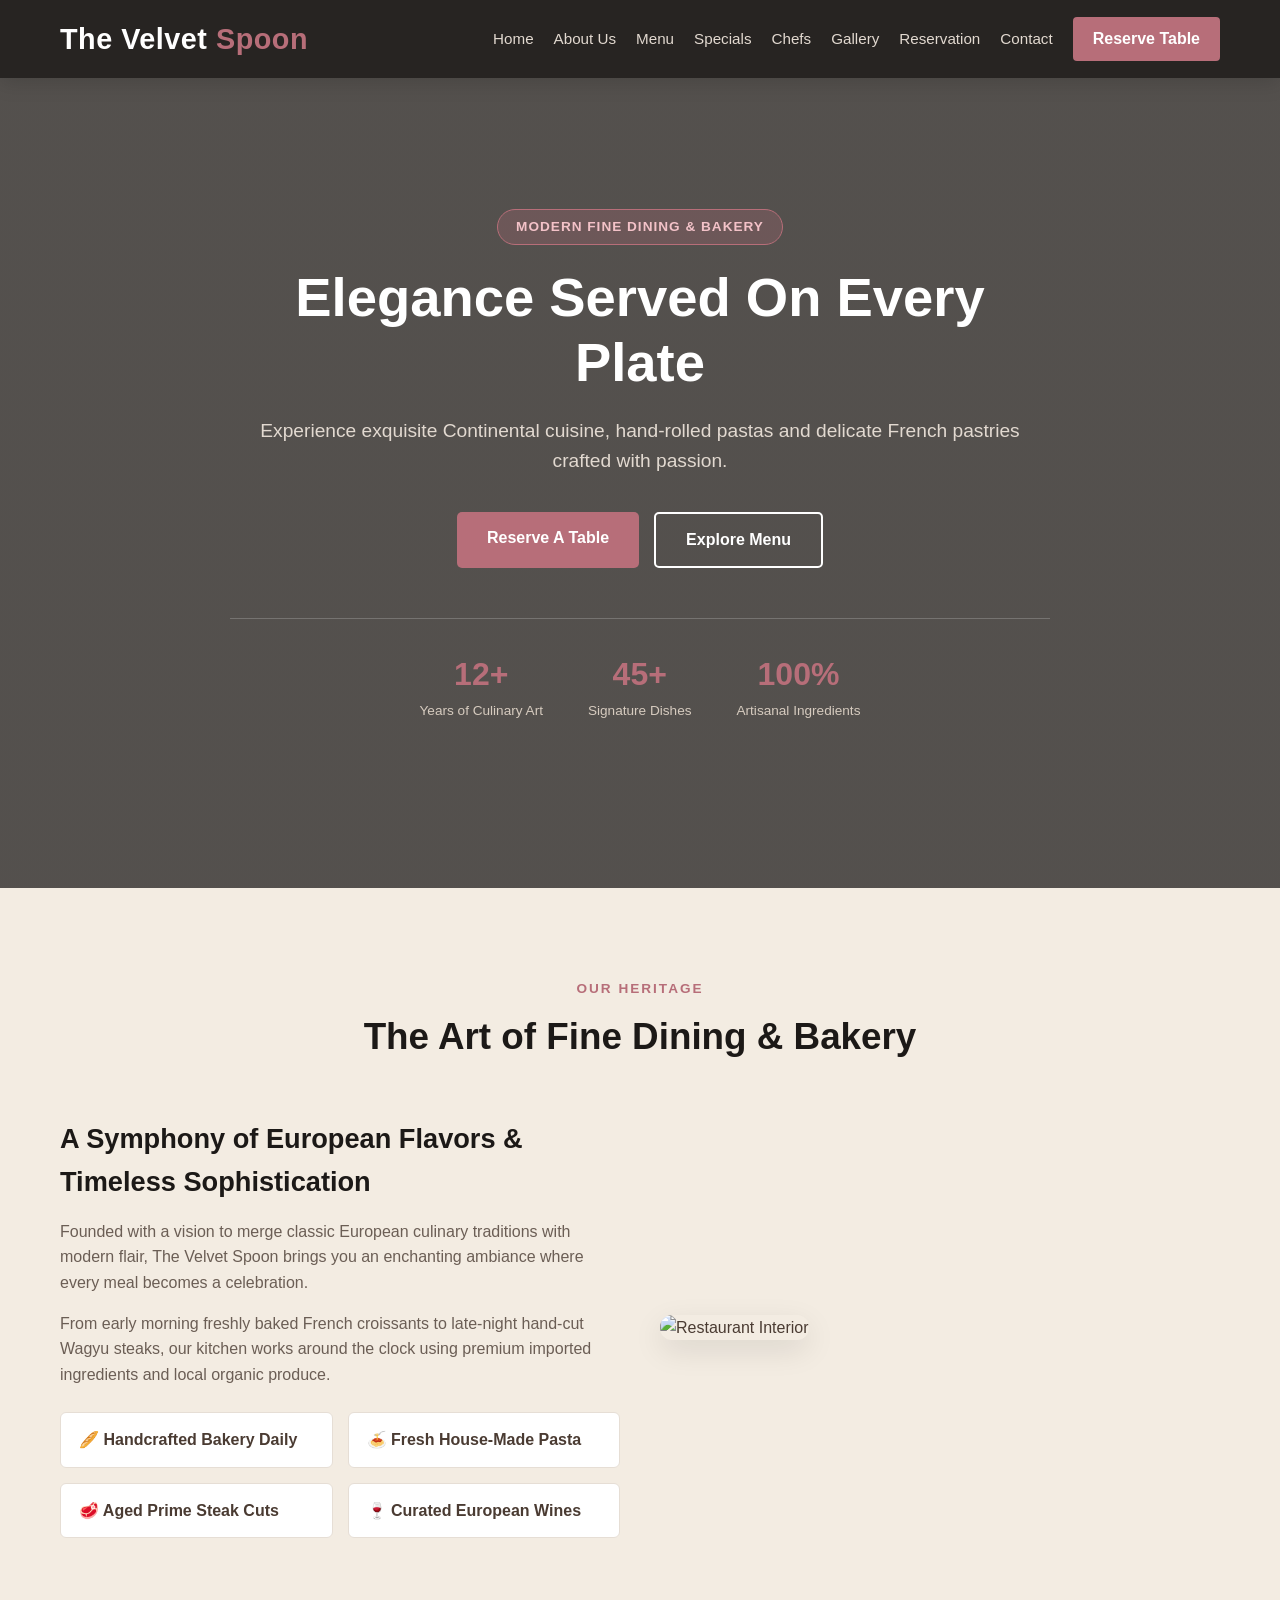
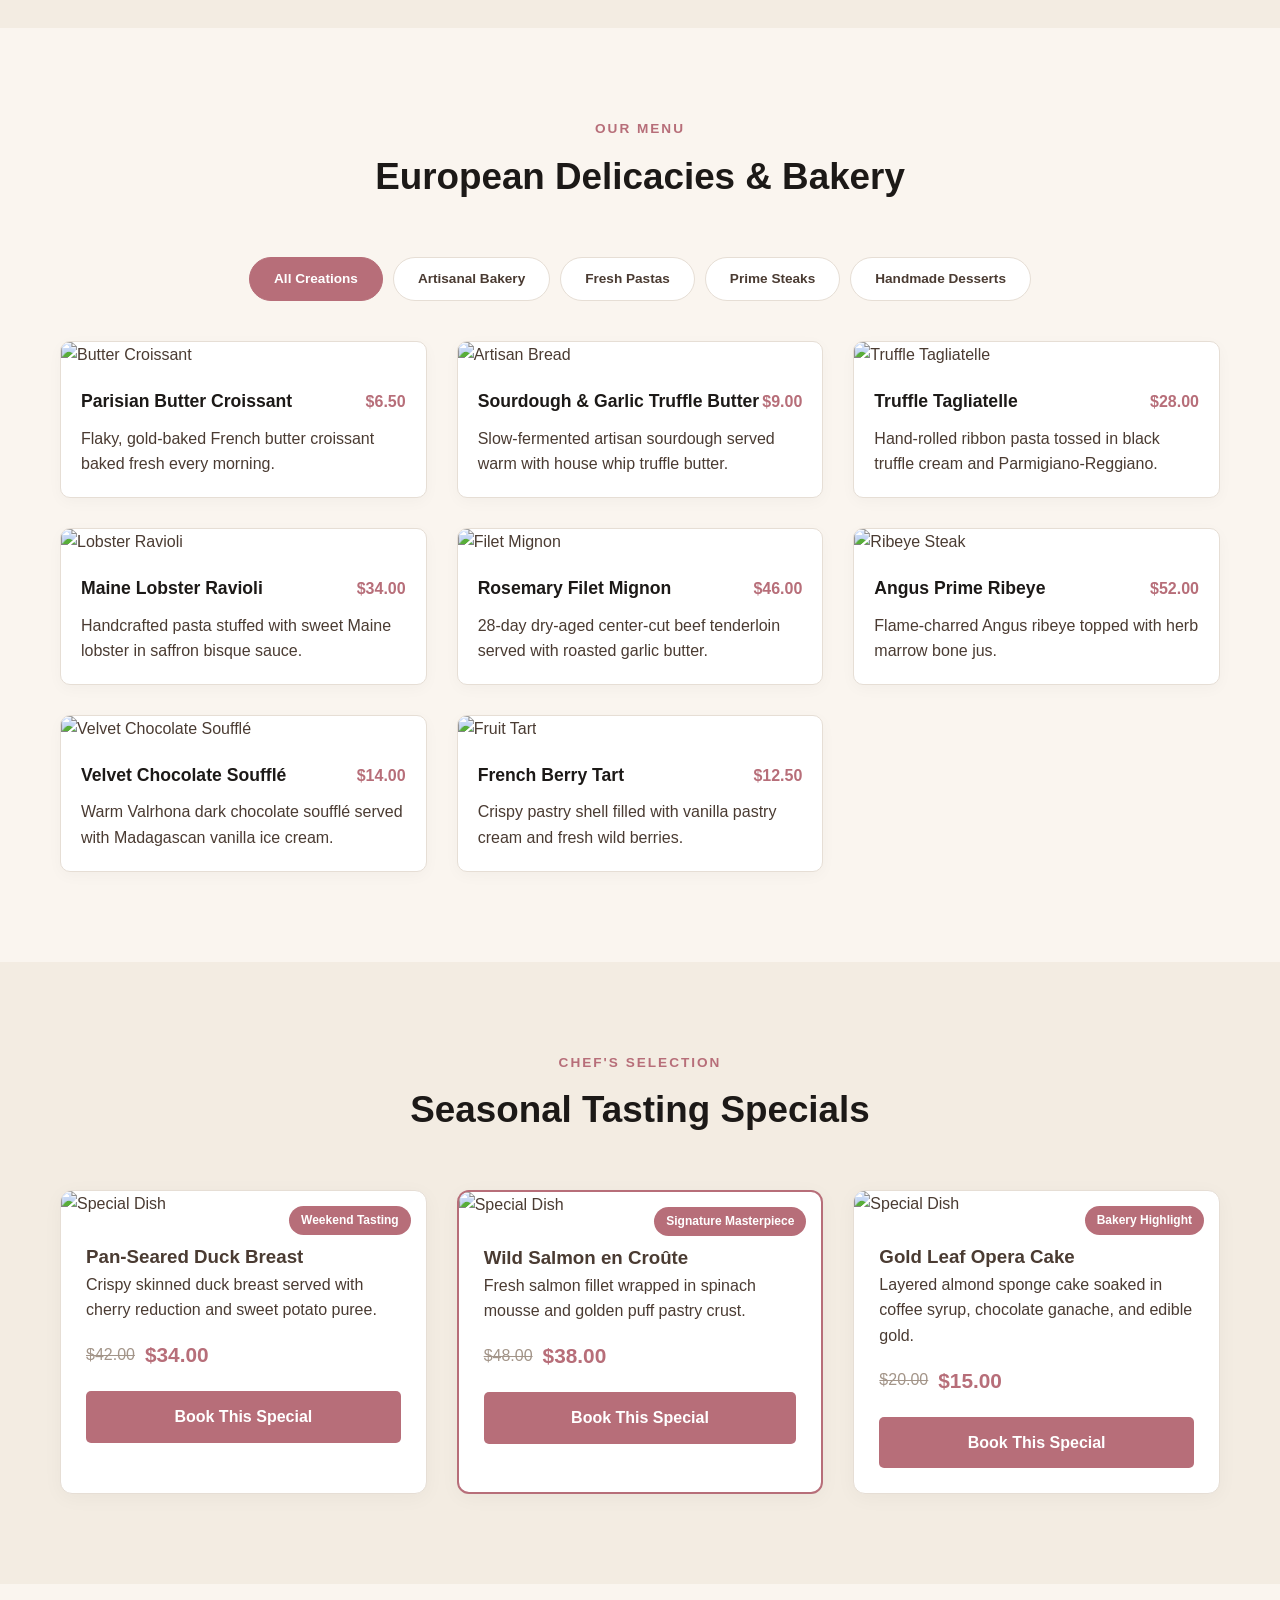
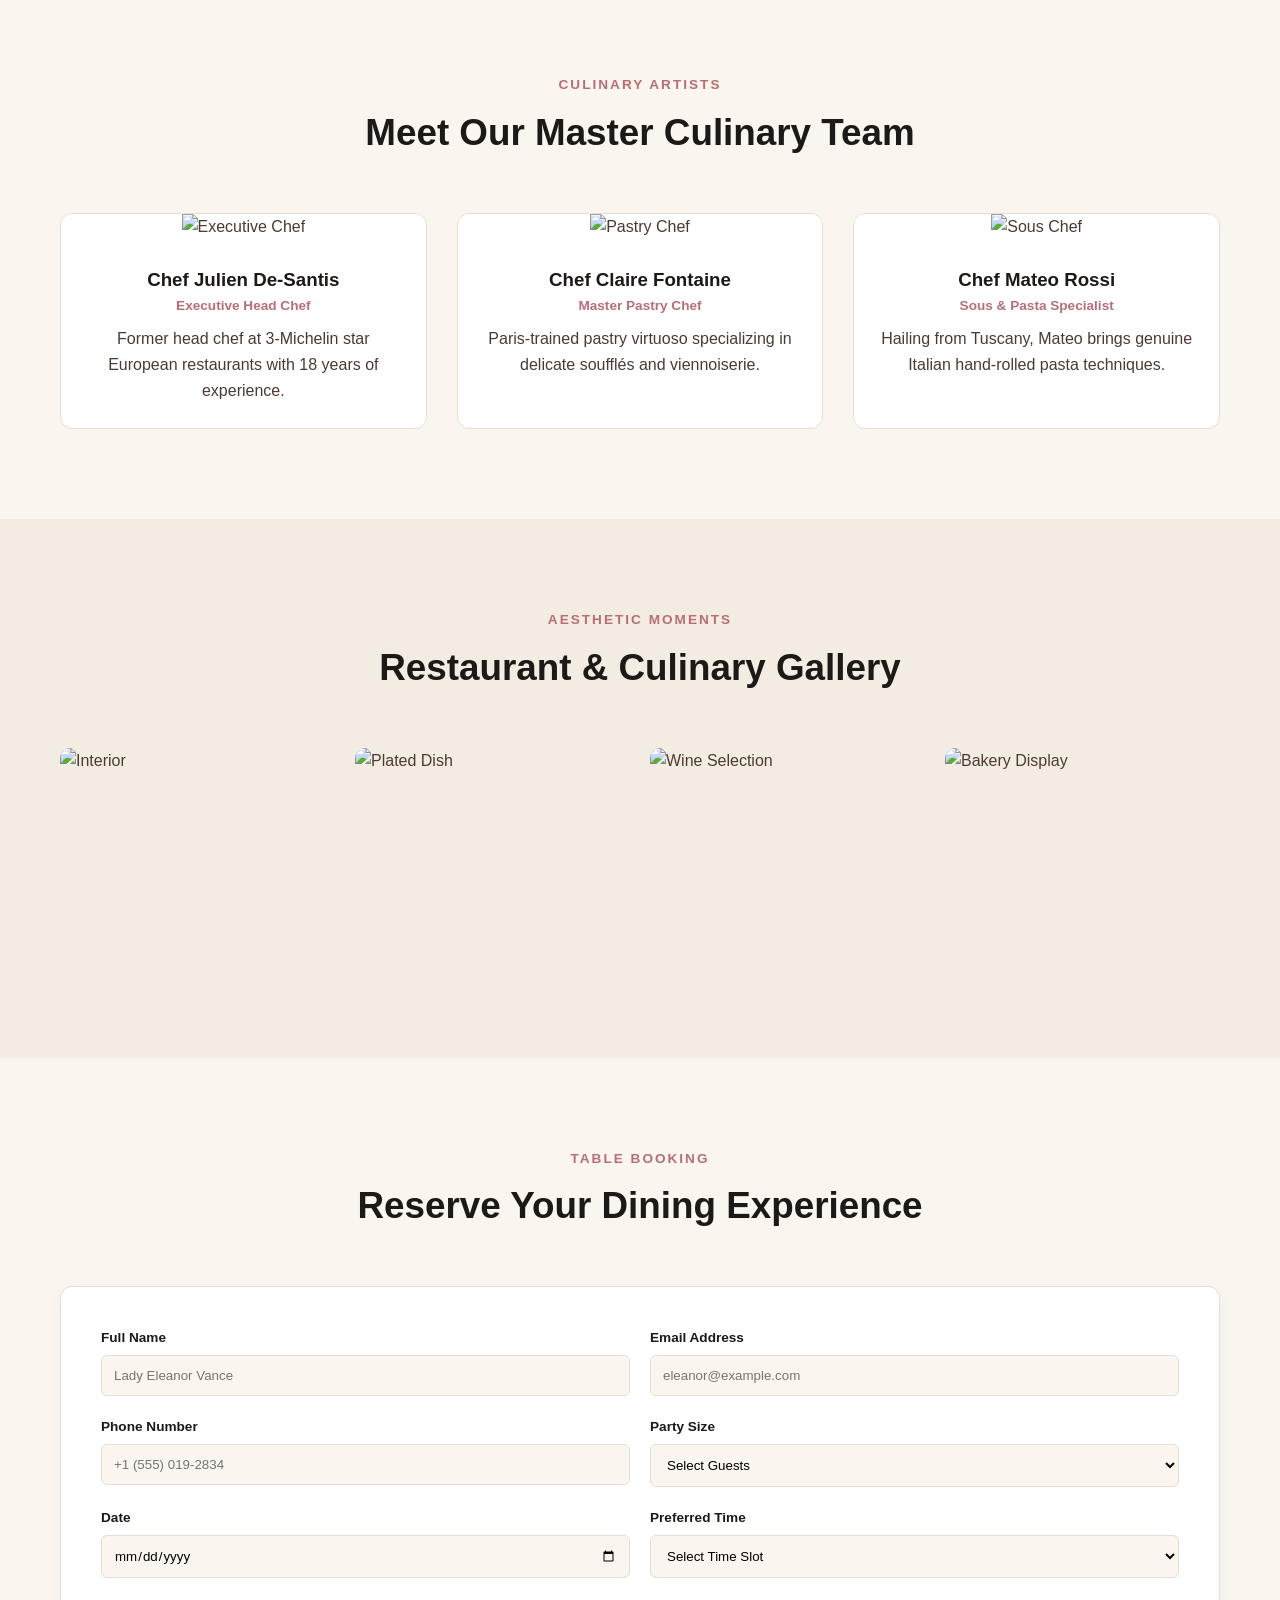
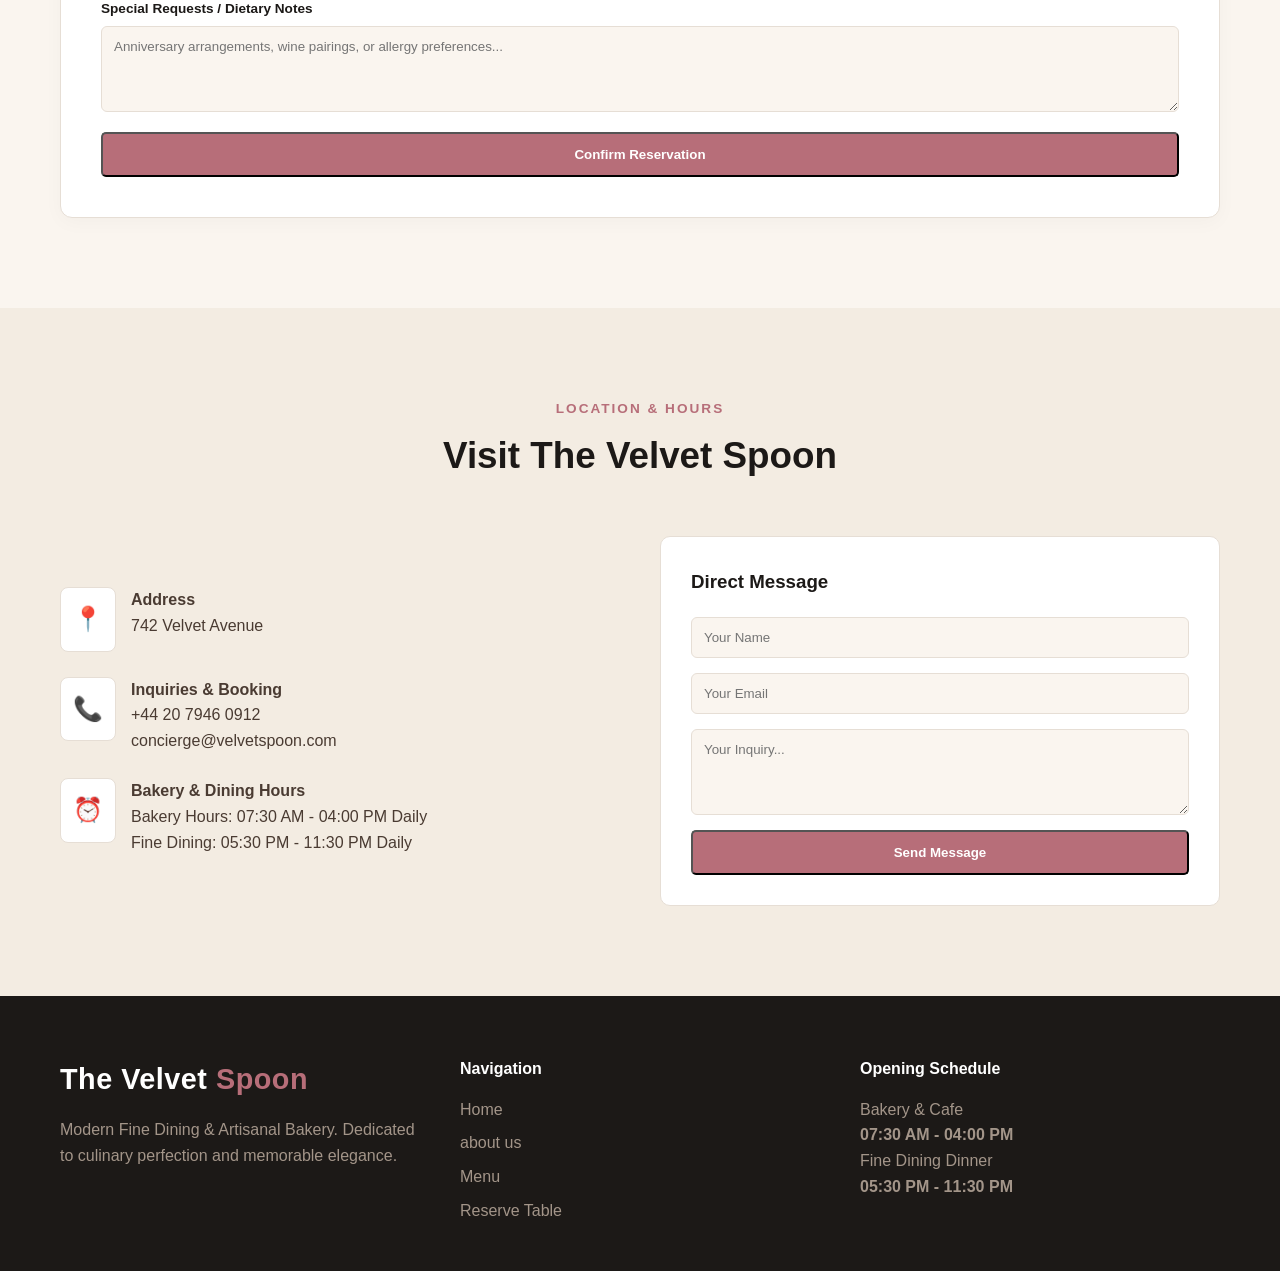
==== commit 59cfaf36: "created new pages" ====
--- a/index.html
+++ b/index.html
@@ -14,7 +14,7 @@
     <!-- HEADER / NAVIGATION -->
     <header class="navbar">
         <div class="nav-container">
-            <a href="#home" class="logo">The Velvet <span>Spoon</span></a>
+            <a href="/" class="logo">The Velvet <span>Spoon</span></a>
             
             <label for="nav-toggle" class="hamburger-btn">
                 <span></span>
@@ -23,20 +23,20 @@
             </label>
 
             <nav class="nav-menu">
-                <a href="#home" class="nav-link">Home</a>
-                <a href="#about" class="nav-link">About Us</a>
-                <a href="#menu" class="nav-link">Menu</a>
-                <a href="#specials" class="nav-link">Specials</a>
-                <a href="#chef" class="nav-link">Chefs</a>
-                <a href="#gallery" class="nav-link">Gallery</a>
-                <a href="#reservation" class="nav-link">Reservation</a>
-                <a href="#contact" class="nav-link">Contact</a>
-                <a href="#reservation" class="nav-btn">Reserve Table</a>
+                <a href="/" class="nav-link">Home</a>
+                <a href="/aboutus.html" class="nav-link">About Us</a>
+                <a href="/gallery.html" class="nav-link">Menu</a>
+                <a href="/special.html" class="nav-link">Specials</a>
+                <a href="/chefs.html" class="nav-link">Chefs</a>
+                <a href="/gallery.html" class="nav-link">Gallery</a>
+                <a href="/reservation.html" class="nav-link">Reservation</a>
+                <a href="/contact.html" class="nav-link">Contact</a>
+                <a href="/reservation.html" class="nav-btn">Reserve Table</a>
             </nav>
         </div>
     </header>
 
-    <!-- PAGE 1: HOME SECTION -->
+ <!-- PAGE 1: HOME SECTION -->
     <section id="home" class="page-section hero-section">
         <div class="hero-content">
             <span class="badge">Modern Fine Dining & Bakery</span>
@@ -223,7 +223,7 @@
                             <span class="old-price">$42.00</span>
                             <span class="new-price">$34.00</span>
                         </div>
-                        <a href="#reservation" class="btn btn-primary full-width">Book This Special</a>
+                        <a href="/reservation.html" class="btn btn-primary full-width">Book This Special</a>
                     </div>
                 </div>
 
@@ -237,7 +237,7 @@
                             <span class="old-price">$48.00</span>
                             <span class="new-price">$38.00</span>
                         </div>
-                        <a href="#reservation" class="btn btn-primary full-width">Book This Special</a>
+                        <a href="/reservation.html" class="btn btn-primary full-width">Book This Special</a>
                     </div>
                 </div>
 
@@ -251,7 +251,7 @@
                             <span class="old-price">$20.00</span>
                             <span class="new-price">$15.00</span>
                         </div>
-                        <a href="#reservation" class="btn btn-primary full-width">Book This Special</a>
+                        <a href="/reservation.html" class="btn btn-primary full-width">Book This Special</a>
                     </div>
                 </div>
             </div>
@@ -476,6 +476,8 @@
         </div>
     </section>
 
+
+
     <!-- FOOTER -->
     <footer>
         <div class="container footer-content">
@@ -485,10 +487,10 @@
             </div>
             <div class="footer-links">
                 <h4>Navigation</h4>
-                <a href="#home">Home</a>
-                <a href="#about">Our Story</a>
-                <a href="#menu"> Menu</a>
-                <a href="#reservation">Reserve Table</a>
+                <a href="/">Home</a>
+                <a href="/aboutus.html">about us</a>
+                <a href="/menu.html"> Menu</a>
+                <a href="/reservation.html">Reserve Table</a>
             </div>
             <div class="footer-links">
                 <h4>Opening Schedule</h4>
